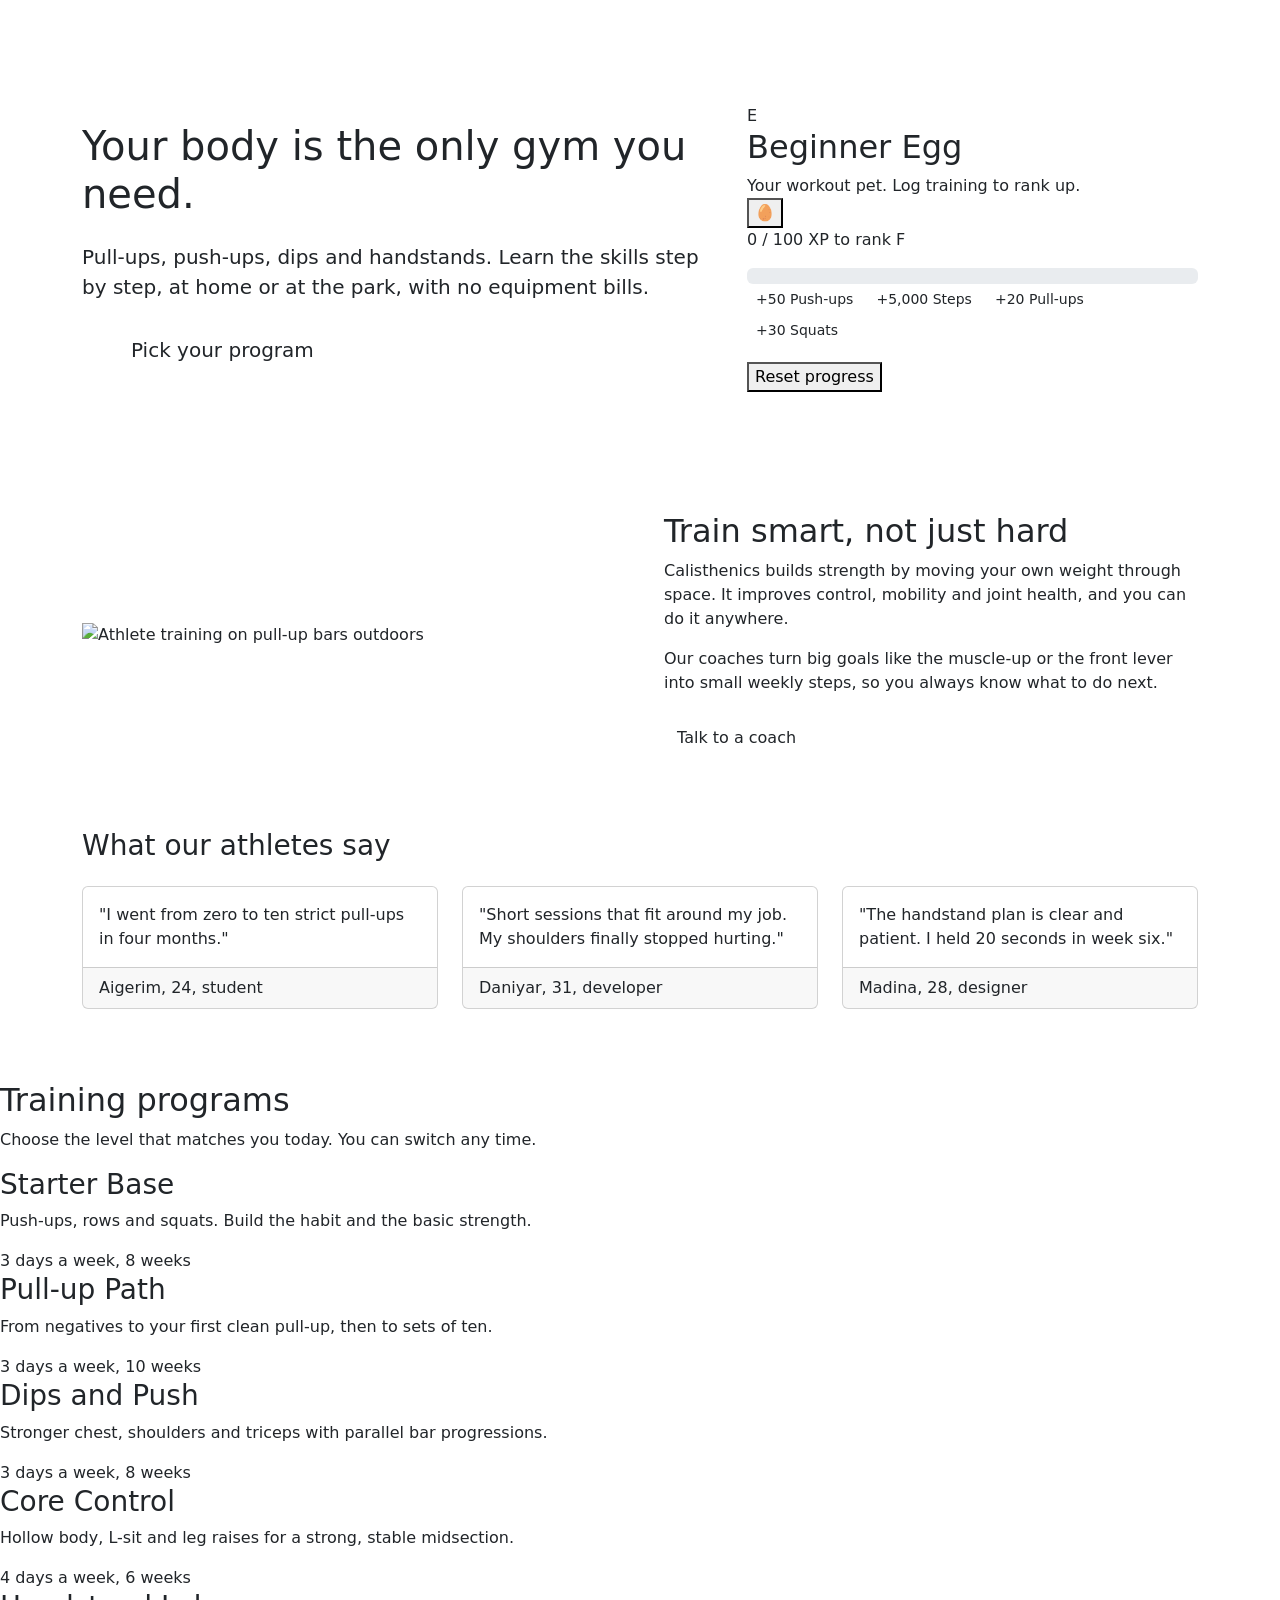
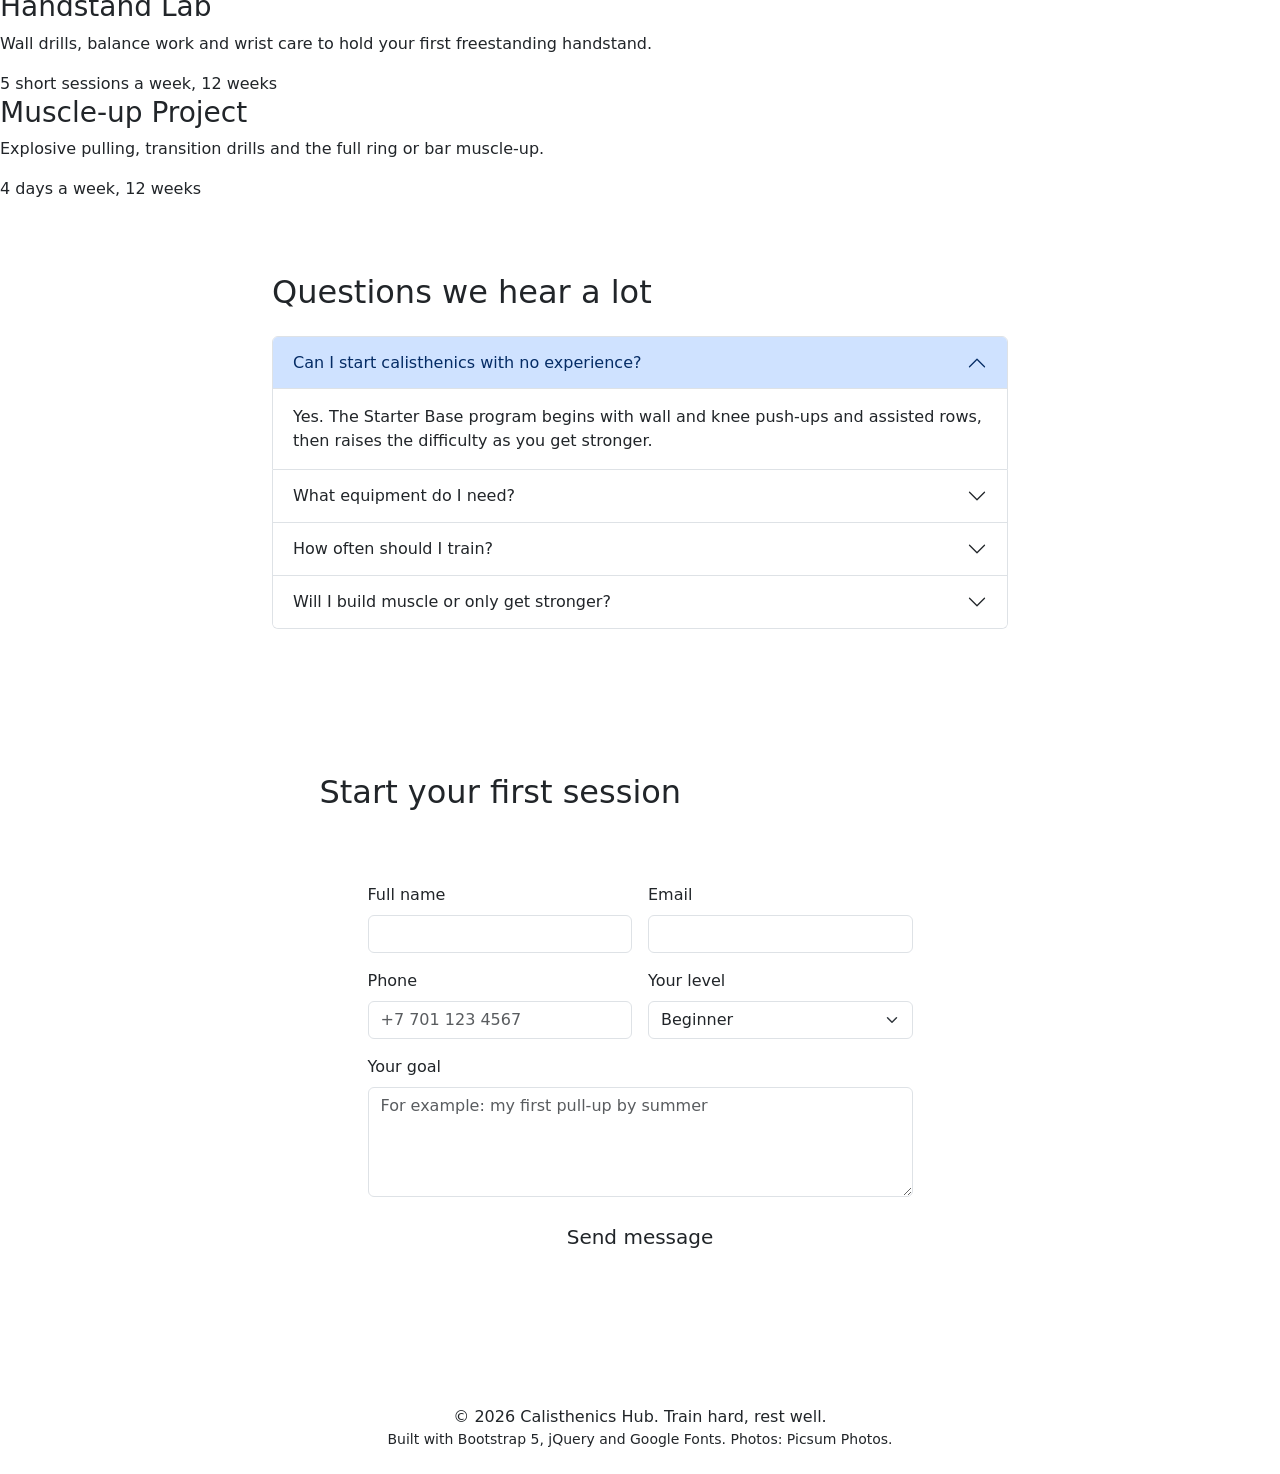
==== index.html @ f74bb3d5 "index.html" ====
<!DOCTYPE html>
<html lang="en">
<head>
  <meta charset="UTF-8">
  <meta name="viewport" content="width=device-width, initial-scale=1.0">
  <title>Calisthenics Hub | Train with your own bodyweight</title>

  <!-- Fonts (optional, fallbacks are defined in style.css) -->
  <link rel="preconnect" href="https://fonts.googleapis.com">
  <link rel="preconnect" href="https://fonts.gstatic.com" crossorigin>
  <link href="https://fonts.googleapis.com/css2?family=Barlow+Condensed:wght@600;700;800&family=Barlow:wght@400;500;600&display=swap" rel="stylesheet">

  <!-- 1. Bootstrap 5.3 CSS (CDN) -->
  <link href="https://cdn.jsdelivr.net/npm/bootstrap@5.3.3/dist/css/bootstrap.min.css" rel="stylesheet">
  <!-- 2. Custom CSS: AFTER Bootstrap so it can override it -->
  <link rel="stylesheet" href="style.css">
</head>
<body>

  <!-- ===================== TASK 2 START: Bootstrap ===================== -->

  <!-- NAVBAR (Bootstrap): collapses into a hamburger below 768px -->
  <header>
    <nav class="navbar navbar-expand-md sticky-top navbar-dark">
      <div class="container">
        <a class="navbar-brand" href="#hero">Calisthenics<span>Hub</span></a>
        <button class="navbar-toggler" type="button" data-bs-toggle="collapse"
                data-bs-target="#mainNav" aria-controls="mainNav"
                aria-expanded="false" aria-label="Toggle navigation">
          <span class="navbar-toggler-icon"></span>
        </button>
        <div class="collapse navbar-collapse" id="mainNav">
          <ul class="navbar-nav ms-auto">
            <li class="nav-item"><a class="nav-link active" href="index.html" aria-current="page">Home</a></li>
            <li class="nav-item"><a class="nav-link" href="index.html#programs">Programs</a></li>
            <li class="nav-item"><a class="nav-link" href="programs-table.html">Schedule &amp; Pricing</a></li>
            <li class="nav-item"><a class="nav-link" href="blog.html">Blog</a></li>
            <li class="nav-item"><a class="nav-link" href="index.html#contact">Contact</a></li>
          </ul>
        </div>
      </div>
    </nav>
  </header>

  <main>

    <!-- SECTION 1: HERO (Bootstrap) -->
    <section id="hero" class="hero d-flex align-items-center">
      <div class="container py-5">
        <div class="row align-items-center">
          <div class="col-12 col-lg-7">
            <h1 class="hero-title">Your body is the only gym you need.</h1>
            <p class="lead hero-subtitle my-4">
              Pull-ups, push-ups, dips and handstands. Learn the skills step by step,
              at home or at the park, with no equipment bills.
            </p>
            <a href="#programs" class="btn btn-accent btn-lg px-5">Pick your program</a>
          </div>

<!-- Workout Pet and Rank widget (logic in js/script.js) -->
          <div class="col-12 col-md-8 col-lg-5 ms-lg-auto mt-5 mt-lg-0">
            <aside class="pet-widget" id="petWidget" data-rank="E" aria-labelledby="petTitle">
              <div class="pet-head">
                <span class="rank-badge" id="rankBadge" aria-label="Current rank">E</span>
                <div>
                  <h2 class="pet-heading" id="petTitle">Beginner Egg</h2>
                  <p class="pet-sub mb-0">Your workout pet. Log training to rank up.</p>
                </div>
              </div>
              <button type="button" class="pet-btn" id="petBtn" aria-label="Open my achievements">
                <span id="petIcon" aria-hidden="true">&#129370;</span>
              </button>
              <p class="pet-xp" id="xpLabel">0 / 100 XP to rank F</p>
              <div class="progress" id="rankProgress" role="progressbar" aria-label="Progress to next rank" aria-valuenow="0" aria-valuemin="0" aria-valuemax="100">
                <div class="progress-bar" id="rankBar"></div>
              </div>
              <div class="pet-actions">
                <button type="button" class="btn btn-outline-accent btn-sm" data-stat="pushups">+50 Push-ups</button>
                <button type="button" class="btn btn-outline-accent btn-sm" data-stat="steps">+5,000 Steps</button>
                <button type="button" class="btn btn-outline-accent btn-sm" data-stat="pullups">+20 Pull-ups</button>
                <button type="button" class="btn btn-outline-accent btn-sm" data-stat="squats">+30 Squats</button>
              </div>
              <p class="pet-msg" id="petMsg" role="status"></p>
              <button type="button" class="pet-reset" id="petReset">Reset progress</button>
            </aside>
          </div>
        </div>
      </div>
    </section>

    <!-- SECTION 2: ABOUT (Bootstrap grid + cards) -->
    <section id="about" class="py-5">
      <div class="container py-4">

        <!-- Text + image: stacked on phones, side by side from lg.
             order-*: text comes first on mobile, image sits on the left on desktop -->
        <div class="row align-items-center g-5">
          <div class="col-12 col-lg-6 order-1 order-lg-2">
            <h2 class="section-title">Train smart, not just hard</h2>
            <p>
              Calisthenics builds strength by moving your own weight through space.
              It improves control, mobility and joint health, and you can do it anywhere.
            </p>
            <p>
              Our coaches turn big goals like the muscle-up or the front lever
              into small weekly steps, so you always know what to do next.
            </p>
            <a href="#contact" class="btn btn-outline-accent mt-2">Talk to a coach</a>
          </div>
          <div class="col-12 col-lg-6 order-2 order-lg-1">
            <img src="https://picsum.photos/seed/calisthenics-park/900/650"
                 class="img-fluid about-img" alt="Athlete training on pull-up bars outdoors">
          </div>
        </div>

        <!-- Reviews: Bootstrap cards, 1 per row (phone), 2 (tablet), 3 (desktop) -->
        <h3 class="section-subtitle mt-5 pt-4 mb-4">What our athletes say</h3>
        <div class="row row-cols-1 row-cols-md-2 row-cols-lg-3 g-4">
          <div class="col">
            <article class="card h-100">
              <div class="card-body">
                <p class="card-text">"I went from zero to ten strict pull-ups in four months."</p>
              </div>
              <div class="card-footer">Aigerim, 24, student</div>
            </article>
          </div>
          <div class="col">
            <article class="card h-100">
              <div class="card-body">
                <p class="card-text">"Short sessions that fit around my job. My shoulders finally stopped hurting."</p>
              </div>
              <div class="card-footer">Daniyar, 31, developer</div>
            </article>
          </div>
          <div class="col">
            <article class="card h-100">
              <div class="card-body">
                <p class="card-text">"The handstand plan is clear and patient. I held 20 seconds in week six."</p>
              </div>
              <div class="card-footer">Madina, 28, designer</div>
            </article>
          </div>
        </div>
      </div>
    </section>

    <!-- ===================== TASK 2 PAUSE ===================== -->

    <!-- ===================== TASK 1 START: Custom media queries =====================
         NO Bootstrap grid classes in this section. Layout lives in style.css (.programs-*) -->
    <section id="programs" class="programs">
      <h2 class="programs-title">Training programs</h2>
      <p class="programs-intro">Choose the level that matches you today. You can switch any time.</p>

      <div class="programs-list">
        <article class="program-card">
          <h3>Starter Base</h3>
          <p>Push-ups, rows and squats. Build the habit and the basic strength.</p>
          <span class="program-meta">3 days a week, 8 weeks</span>
        </article>
        <article class="program-card">
          <h3>Pull-up Path</h3>
          <p>From negatives to your first clean pull-up, then to sets of ten.</p>
          <span class="program-meta">3 days a week, 10 weeks</span>
        </article>
        <article class="program-card">
          <h3>Dips and Push</h3>
          <p>Stronger chest, shoulders and triceps with parallel bar progressions.</p>
          <span class="program-meta">3 days a week, 8 weeks</span>
        </article>
        <article class="program-card">
          <h3>Core Control</h3>
          <p>Hollow body, L-sit and leg raises for a strong, stable midsection.</p>
          <span class="program-meta">4 days a week, 6 weeks</span>
        </article>
        <article class="program-card">
          <h3>Handstand Lab</h3>
          <p>Wall drills, balance work and wrist care to hold your first freestanding handstand.</p>
          <span class="program-meta">5 short sessions a week, 12 weeks</span>
        </article>
        <article class="program-card">
          <h3>Muscle-up Project</h3>
          <p>Explosive pulling, transition drills and the full ring or bar muscle-up.</p>
          <span class="program-meta">4 days a week, 12 weeks</span>
        </article>
      </div>
    </section>
    <!-- ===================== TASK 1 END ===================== -->

    <!-- ===================== TASK 2 CONTINUES: Bootstrap ===================== -->

    <!-- SECTION 4: FAQ (Bootstrap accordion component) -->
    <section id="faq" class="py-5">
      <div class="container py-4">
        <div class="row justify-content-center">
          <div class="col-12 col-lg-8">
            <h2 class="section-title mb-4">Questions we hear a lot</h2>

            <div class="accordion" id="faqAccordion">
              <div class="accordion-item">
                <h3 class="accordion-header">
                  <button class="accordion-button" type="button" data-bs-toggle="collapse"
                          data-bs-target="#faq1" aria-expanded="true" aria-controls="faq1">
                    Can I start calisthenics with no experience?
                  </button>
                </h3>
                <div id="faq1" class="accordion-collapse collapse show" data-bs-parent="#faqAccordion">
                  <div class="accordion-body">Yes. The Starter Base program begins with wall and knee push-ups and assisted rows, then raises the difficulty as you get stronger.</div>
                </div>
              </div>
              <div class="accordion-item">
                <h3 class="accordion-header">
                  <button class="accordion-button collapsed" type="button" data-bs-toggle="collapse"
                          data-bs-target="#faq2" aria-expanded="false" aria-controls="faq2">
                    What equipment do I need?
                  </button>
                </h3>
                <div id="faq2" class="accordion-collapse collapse" data-bs-parent="#faqAccordion">
                  <div class="accordion-body">A pull-up bar and a pair of parallel bars cover most programs. Many parks have both, and resistance bands help with early progressions.</div>
                </div>
              </div>
              <div class="accordion-item">
                <h3 class="accordion-header">
                  <button class="accordion-button collapsed" type="button" data-bs-toggle="collapse"
                          data-bs-target="#faq3" aria-expanded="false" aria-controls="faq3">
                    How often should I train?
                  </button>
                </h3>
                <div id="faq3" class="accordion-collapse collapse" data-bs-parent="#faqAccordion">
                  <div class="accordion-body">Three sessions a week with a rest day between them works well for beginners. Skill programs like handstands use shorter, more frequent sessions.</div>
                </div>
              </div>
              <div class="accordion-item">
                <h3 class="accordion-header">
                  <button class="accordion-button collapsed" type="button" data-bs-toggle="collapse"
                          data-bs-target="#faq4" aria-expanded="false" aria-controls="faq4">
                    Will I build muscle or only get stronger?
                  </button>
                </h3>
                <div id="faq4" class="accordion-collapse collapse" data-bs-parent="#faqAccordion">
                  <div class="accordion-body">Both. With enough protein, sleep and progressive overload, bodyweight training builds visible muscle, especially in the back, shoulders and arms.</div>
                </div>
              </div>
            </div>

          </div>
        </div>
      </div>
    </section>

    <!-- SECTION 5: CONTACT (Bootstrap form) -->
    <section id="contact" class="py-5">
      <div class="container py-4">
        <div class="row justify-content-center">
          <div class="col-12 col-md-10 col-lg-7">
            <h2 class="section-title mb-4">Start your first session</h2>

            <form id="contactForm" class="contact-form p-4 p-md-5" action="#" method="post" novalidate>
              <div class="row g-3">
                <div class="col-12 col-md-6">
                  <label for="name" class="form-label">Full name</label>
                  <input type="text" class="form-control" id="name" name="name" required>
                </div>
                <div class="col-12 col-md-6">
                  <label for="email" class="form-label">Email</label>
                  <input type="email" class="form-control" id="email" name="email" required>
                </div>
                <div class="col-12 col-md-6">
                  <label for="phone" class="form-label">Phone</label>
                  <input type="tel" class="form-control" id="phone" name="phone" placeholder="+7 701 123 4567" autocomplete="tel">
                </div>
                <div class="col-12 col-md-6">
                  <label for="level" class="form-label">Your level</label>
                  <select class="form-select" id="level" name="level">
                    <option>Beginner</option>
                    <option>Intermediate</option>
                    <option>Advanced</option>
                  </select>
                </div>
                <div class="col-12">
                  <label for="message" class="form-label">Your goal</label>
                  <textarea class="form-control" id="message" name="message" rows="4"
                            placeholder="For example: my first pull-up by summer"></textarea>
                </div>
                <div class="col-12">
                  <button type="submit" class="btn btn-accent btn-lg w-100">Send message</button>
                </div>
              </div>
            </form>

          </div>
        </div>
      </div>
    </section>

  </main>

  <!-- Achievements modal (opened by clicking the pet) -->
  <div class="modal fade" id="statsModal" tabindex="-1" aria-labelledby="statsModalLabel" aria-hidden="true">
    <div class="modal-dialog modal-dialog-centered">
      <div class="modal-content">
        <div class="modal-header">
          <h2 class="modal-title" id="statsModalLabel">My achievements</h2>
          <button type="button" class="btn-close" data-bs-dismiss="modal" aria-label="Close"></button>
        </div>
        <div class="modal-body">
          <p class="modal-rank">Rank <strong id="modalRank"></strong>: <span id="modalTitle"></span></p>
          <div class="row g-3" id="statTiles"></div>
        </div>
      </div>
    </div>
  </div>

  <footer class="site-footer text-center py-4">
    <p class="mb-0">&copy; 2026 Calisthenics Hub. Train hard, rest well.</p>
    <p class="mb-0 small">Built with Bootstrap 5, jQuery and Google Fonts. Photos: Picsum Photos.</p>
  </footer>

  <!-- ===================== TASK 2 END ===================== -->

  <!-- Bootstrap 5.3 JS bundle (navbar toggler, accordion) -->
  <script src="https://code.jquery.com/jquery-3.7.1.min.js"></script>
  <script src="https://cdn.jsdelivr.net/npm/bootstrap@5.3.3/dist/js/bootstrap.bundle.min.js"></script>
  <script src="js/script.js"></script>
</body>
</html>
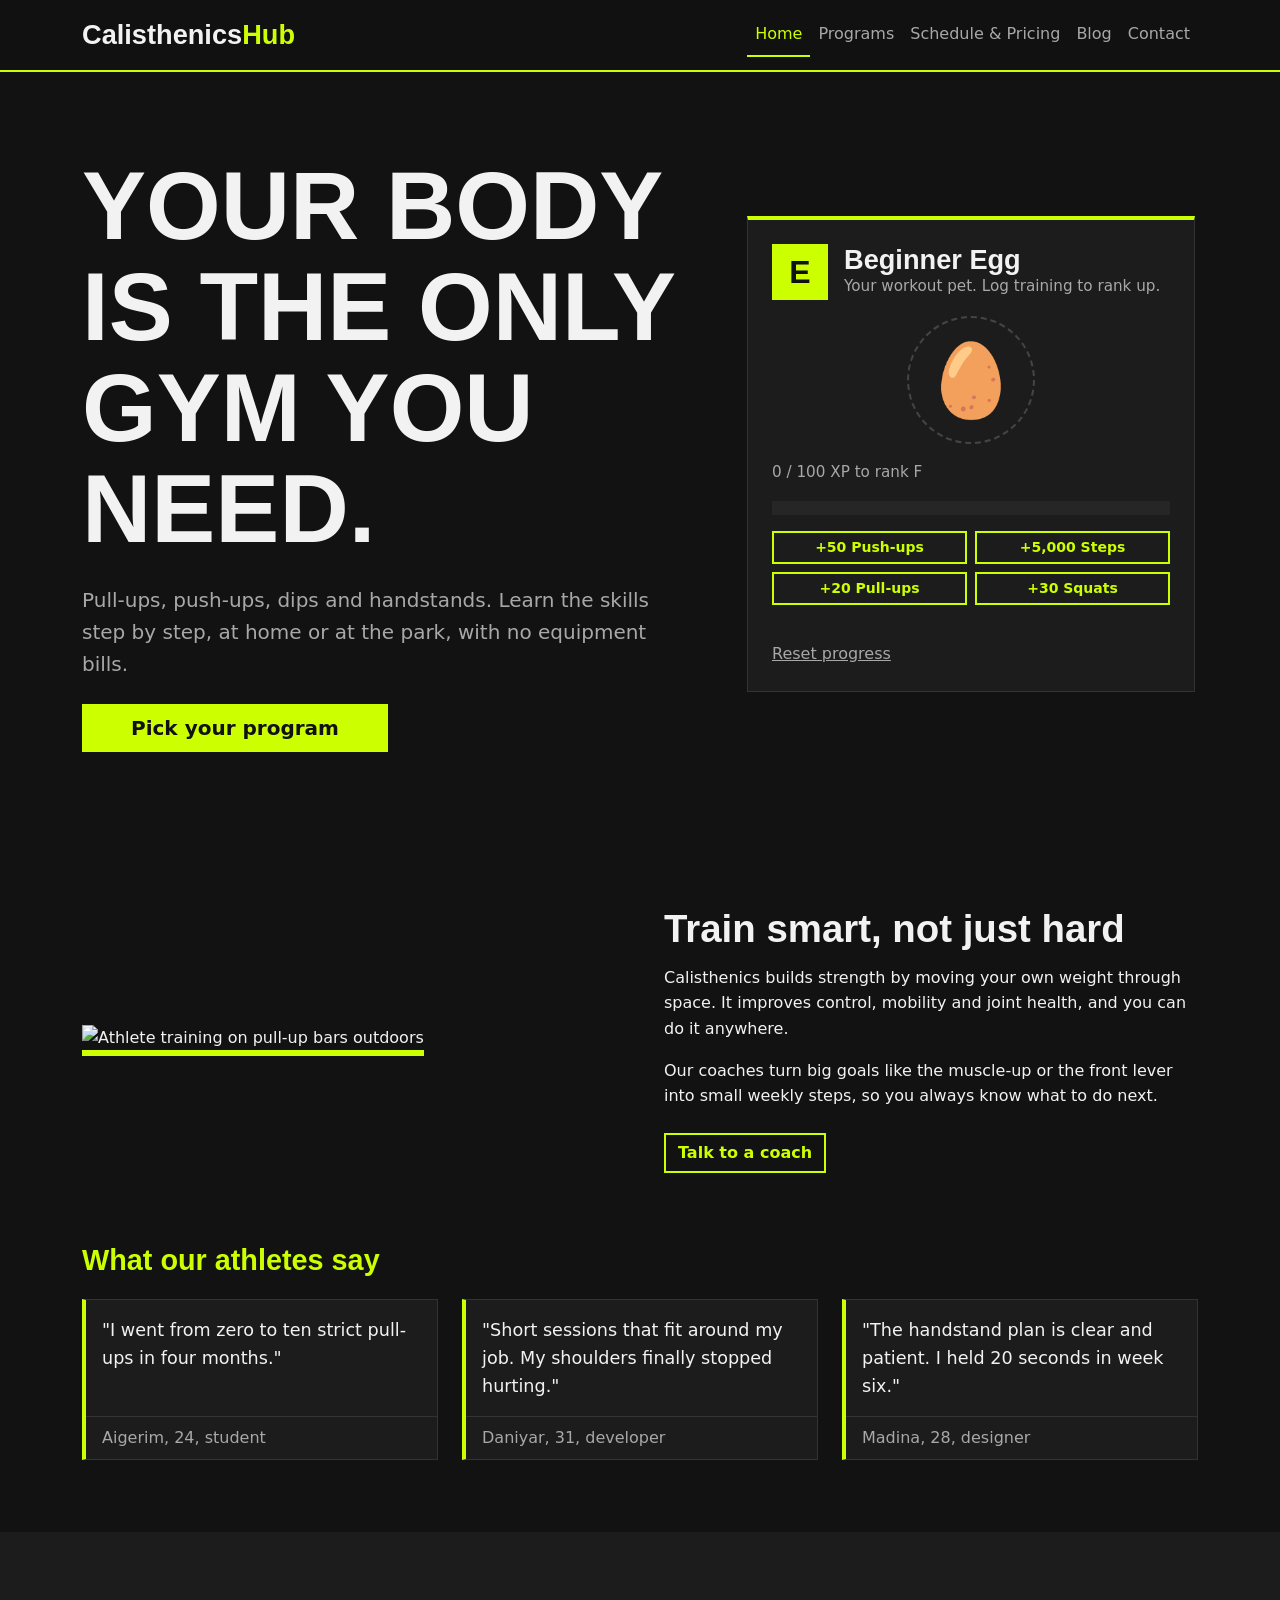
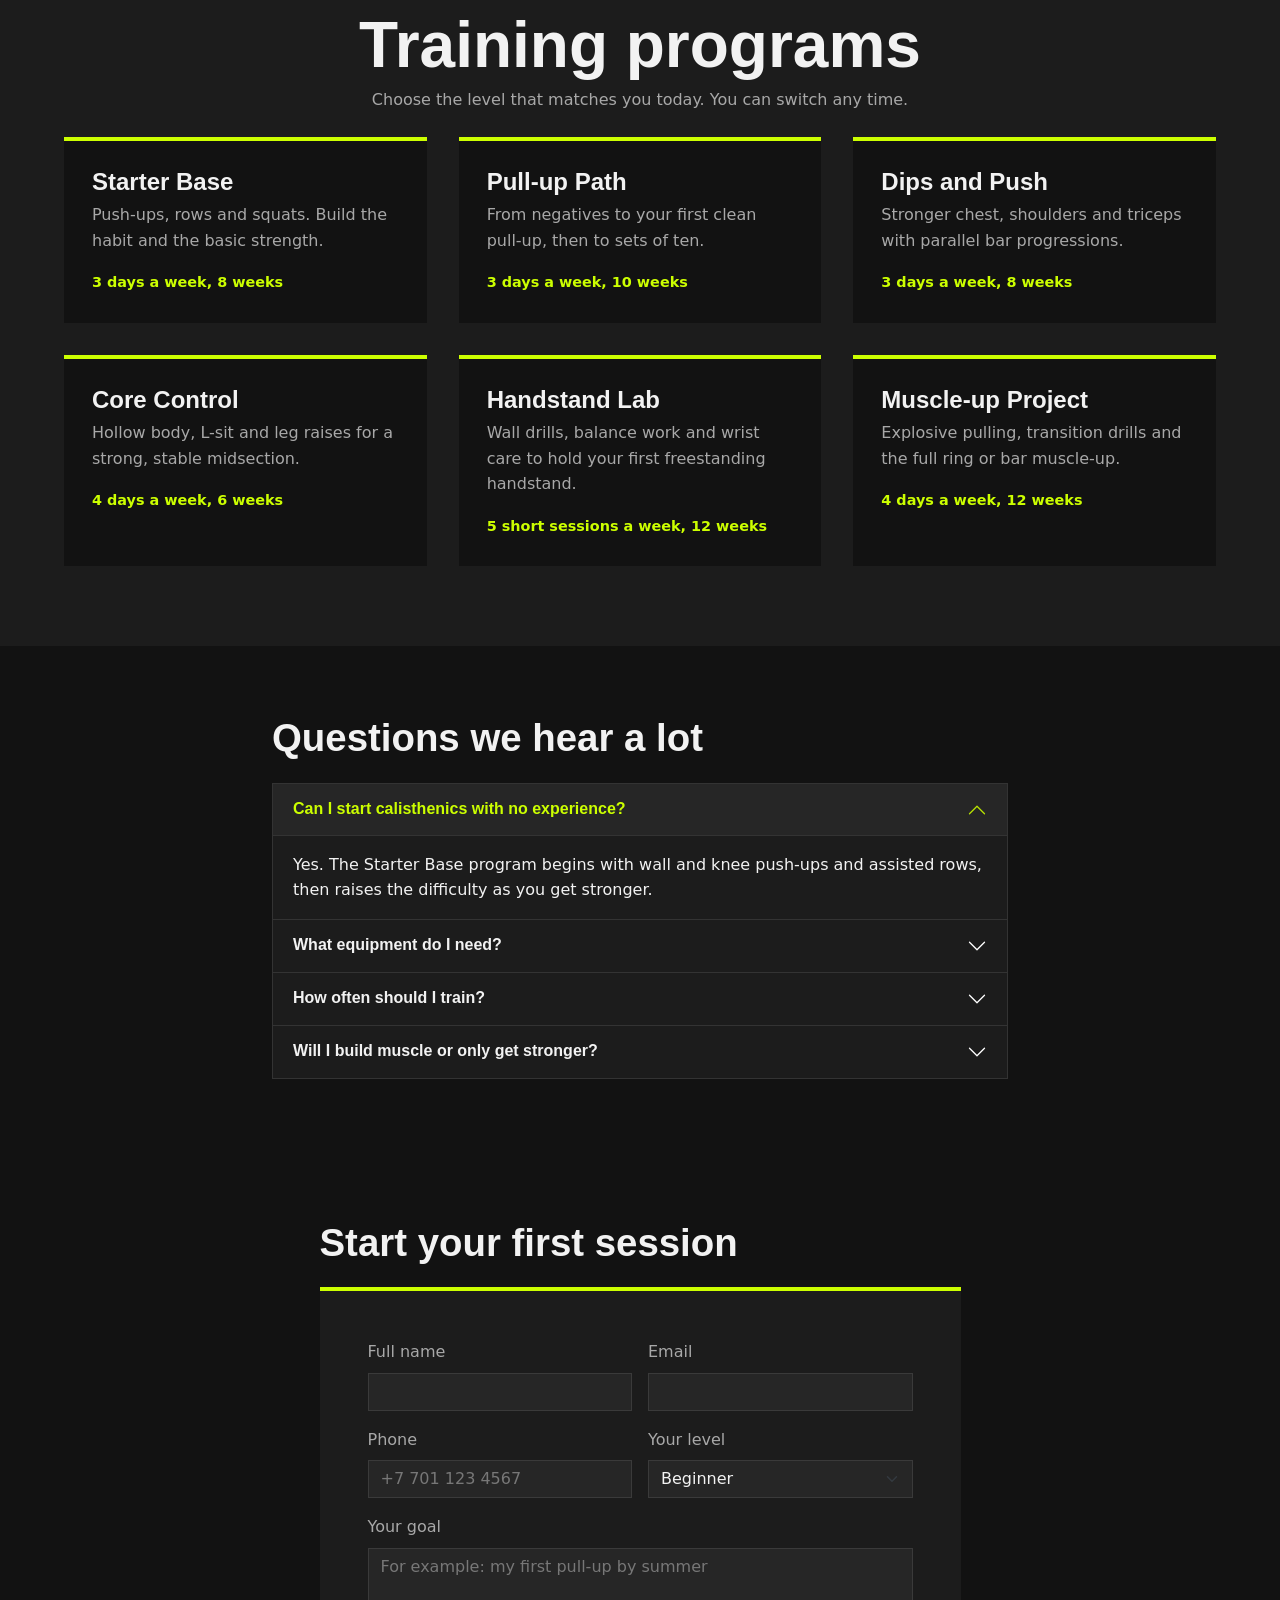
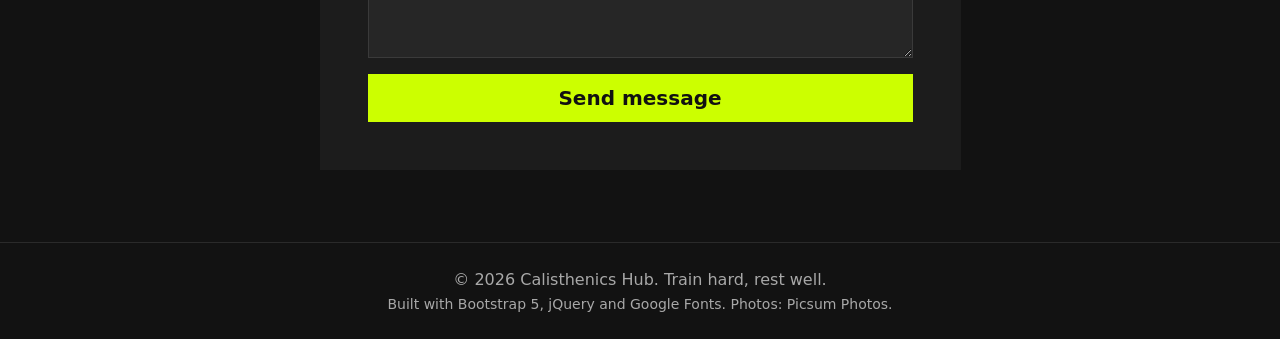
==== commit 3d02ccff: "index.html" ====
--- a/index.html
+++ b/index.html
@@ -321,6 +321,6 @@
   <!-- Bootstrap 5.3 JS bundle (navbar toggler, accordion) -->
   <script src="https://code.jquery.com/jquery-3.7.1.min.js"></script>
   <script src="https://cdn.jsdelivr.net/npm/bootstrap@5.3.3/dist/js/bootstrap.bundle.min.js"></script>
-  <script src="js/script.js"></script>
+  <script src="script.js"></script>
 </body>
 </html>
--- a/style.css
+++ b/style.css
@@ -0,0 +1,474 @@
+/* ==========================================================
+   Calisthenics Hub, style.css
+   Loaded AFTER Bootstrap so these rules can override it.
+   ========================================================== */
+
+/* ---------- Design tokens ---------- */
+:root {
+  --bg: #121212;
+  --surface: #1c1c1c;
+  --surface-2: #262626;
+  --text: #f2f2f2;
+  --muted: #a8a8a8;
+  --accent: #ccff00;
+  --accent-dark: #a8d400;
+  --font-display: "Barlow Condensed", "Arial Narrow", Impact, sans-serif;
+  --font-body: "Barlow", system-ui, -apple-system, "Segoe UI", sans-serif;
+
+  /* Override Bootstrap's own variables */
+  --bs-body-bg: var(--bg);
+  --bs-body-color: var(--text);
+  --bs-body-font-family: var(--font-body);
+  --bs-border-color: #333;
+}
+
+/* ---------- Base ---------- */
+html { scroll-behavior: smooth; }
+
+body {
+  background-color: var(--bg);
+  color: var(--text);
+  font-family: var(--font-body);
+  line-height: 1.6;
+  overflow-x: hidden; /* safety net: no horizontal scroll */
+}
+
+section[id] { scroll-margin-top: 70px; } /* sticky navbar offset */
+
+h1, h2, h3 { font-family: var(--font-display); font-weight: 700; line-height: 1.05; }
+
+a:focus-visible, button:focus-visible, .form-control:focus-visible {
+  outline: 3px solid var(--accent);
+  outline-offset: 2px;
+}
+
+.section-title { font-size: 2.4rem; margin-bottom: 1rem; }
+.section-subtitle { font-size: 1.8rem; color: var(--accent); }
+
+/* ======================= TASK 2 STYLES (Bootstrap overrides) ======================= */
+
+/* ---------- Navbar ---------- */
+.navbar {
+  background-color: rgba(18, 18, 18, 0.96);
+  border-bottom: 2px solid var(--accent);
+}
+.navbar-brand {
+  font-family: var(--font-display);
+  font-size: 1.7rem;
+  font-weight: 800;
+  color: var(--text);
+}
+.navbar-brand span { color: var(--accent); }
+.navbar .nav-link { color: var(--muted); font-weight: 500; }
+.navbar .nav-link:hover,
+.navbar .nav-link:focus { color: var(--accent); }
+.navbar-toggler { border-color: var(--accent); }
+.navbar-toggler:focus { box-shadow: 0 0 0 3px rgba(204, 255, 0, 0.4); }
+.navbar-toggler-icon {
+  background-image: url("data:image/svg+xml,%3csvg xmlns='http://www.w3.org/2000/svg' viewBox='0 0 30 30'%3e%3cpath stroke='%23ccff00' stroke-linecap='round' stroke-miterlimit='10' stroke-width='2' d='M4 7h22M4 15h22M4 23h22'/%3e%3c/svg%3e");
+}
+
+/* ---------- Buttons ---------- */
+.btn-accent {
+  background-color: var(--accent);
+  border-color: var(--accent);
+  color: #111;
+  font-weight: 700;
+  border-radius: 0;
+}
+.btn-accent:hover,
+.btn-accent:focus {
+  background-color: var(--accent-dark);
+  border-color: var(--accent-dark);
+  color: #111;
+}
+.btn-outline-accent {
+  border: 2px solid var(--accent);
+  color: var(--accent);
+  font-weight: 600;
+  border-radius: 0;
+}
+.btn-outline-accent:hover {
+  background-color: var(--accent);
+  color: #111;
+}
+
+/* ---------- Hero ---------- */
+.hero {
+  min-height: 85vh;
+  background:
+    linear-gradient(90deg, rgba(18, 18, 18, 0.95) 35%, rgba(18, 18, 18, 0.7)),
+    url("https://picsum.photos/seed/calisthenics-hero/1600/900") center / cover no-repeat;
+}
+.hero-title {
+  font-size: clamp(3rem, 9vw, 6rem);
+  font-weight: 800;
+  text-transform: uppercase;
+}
+.hero-subtitle { color: var(--muted); max-width: 36rem; }
+.hero-stats li {
+  padding: 1rem 0 1rem 1.25rem;
+  border-left: 4px solid var(--accent);
+  margin-bottom: 1rem;
+  color: var(--muted);
+}
+.hero-stats strong {
+  display: block;
+  font-family: var(--font-display);
+  font-size: 2.2rem;
+  color: var(--text);
+}
+
+/* ---------- About ---------- */
+.about-img {
+  width: 100%;
+  border-bottom: 6px solid var(--accent);
+  object-fit: cover;
+}
+
+/* ---------- Cards (reviews) ---------- */
+.card {
+  background-color: var(--surface);
+  border: 1px solid var(--bs-border-color);
+  border-left: 4px solid var(--accent);
+  border-radius: 0;
+  color: var(--text);
+}
+.card-text { font-size: 1.1rem; }
+.card-footer {
+  background-color: transparent;
+  border-top: 1px solid var(--bs-border-color);
+  color: var(--muted);
+}
+
+/* ---------- Accordion ---------- */
+.accordion {
+  --bs-accordion-bg: var(--surface);
+  --bs-accordion-color: var(--text);
+  --bs-accordion-border-color: #333;
+  --bs-accordion-btn-bg: var(--surface);
+  --bs-accordion-btn-color: var(--text);
+  --bs-accordion-active-bg: var(--surface-2);
+  --bs-accordion-active-color: var(--accent);
+  --bs-accordion-btn-focus-box-shadow: 0 0 0 3px rgba(204, 255, 0, 0.4);
+  --bs-accordion-border-radius: 0;
+  --bs-accordion-inner-border-radius: 0;
+}
+.accordion-button { font-weight: 600; }
+.accordion-button::after { filter: invert(1) brightness(1.5); }
+.accordion-button:not(.collapsed)::after {
+  filter: invert(86%) sepia(86%) saturate(900%) hue-rotate(20deg);
+}
+
+/* ---------- Contact form ---------- */
+.contact-form {
+  background-color: var(--surface);
+  border-top: 4px solid var(--accent);
+}
+.form-label { color: var(--muted); font-weight: 500; }
+.form-control,
+.form-select {
+  background-color: var(--surface-2);
+  border: 1px solid #3a3a3a;
+  border-radius: 0;
+  color: var(--text);
+}
+.form-control::placeholder { color: #777; }
+.form-control:focus,
+.form-select:focus {
+  background-color: var(--surface-2);
+  border-color: var(--accent);
+  box-shadow: 0 0 0 3px rgba(204, 255, 0, 0.25);
+  color: var(--text);
+}
+
+/* ---------- Footer ---------- */
+.site-footer {
+  border-top: 1px solid #2a2a2a;
+  color: var(--muted);
+}
+
+/* ==================================================================
+   TASK 1: PROGRAMS SECTION (hand-written, mobile-first media queries)
+   No Bootstrap classes, no fixed widths, no absolute positioning.
+   Base styles = phone. Media queries only ADD changes for wider screens.
+   ================================================================== */
+
+/* BASE (phone, <768px): 1 card per row */
+.programs {
+  background-color: var(--surface);
+  padding: 2.5rem 1rem;
+}
+
+.programs-title {
+  font-size: 2rem;            /* small heading on phones */
+  text-align: left;
+  margin: 0 0 0.5rem;
+}
+
+.programs-intro {
+  color: var(--muted);
+  margin: 0 0 1.5rem;
+}
+
+.programs-list {
+  display: grid;
+  grid-template-columns: 1fr; /* 1 column */
+  gap: 1rem;
+}
+
+.program-card {
+  background-color: var(--bg);
+  border-top: 4px solid var(--accent);
+  padding: 1.25rem;           /* compact padding on phones */
+}
+
+.program-card h3 { font-size: 1.5rem; margin: 0 0 0.5rem; }
+.program-card p { color: var(--muted); margin: 0 0 1rem; }
+
+.program-meta {
+  display: inline-block;
+  color: var(--accent);
+  font-weight: 600;
+  font-size: 0.9rem;
+}
+
+/* TABLET (>=768px): 2 cards per row + extra changes */
+@media (min-width: 768px) {
+  .programs {
+    padding: 4rem 2rem;       /* more spacing */
+  }
+  .programs-title {
+    font-size: 3rem;          /* bigger heading */
+    text-align: center;       /* alignment changes */
+  }
+  .programs-intro { text-align: center; }
+  .programs-list {
+    grid-template-columns: repeat(2, 1fr); /* 2 columns */
+    gap: 1.5rem;
+  }
+  .program-card { padding: 1.75rem; }      /* roomier cards */
+}
+
+/* DESKTOP (>=1280px): 3 cards per row */
+@media (min-width: 1280px) {
+  .programs { padding: 5rem 4rem; }
+  .programs-title { font-size: 4rem; }
+  .programs-list {
+    grid-template-columns: repeat(3, 1fr); /* 3 columns */
+    gap: 2rem;
+    max-width: 1320px;
+    margin-inline: auto;
+  }
+}
+
+/* ===================== END OF TASK 1 ===================== */
+
+/* ==================================================================
+   MULTI-PAGE ADDITIONS (programs-table.html and blog.html)
+   ================================================================== */
+
+/* Active link in the shared navbar */
+.navbar .nav-link.active { color: var(--accent); border-bottom: 2px solid var(--accent); }
+@media (max-width: 767.98px) {
+  .navbar .nav-link.active { border-bottom: 0; border-left: 3px solid var(--accent); padding-left: 0.75rem; }
+}
+
+/* Compact hero for inner pages */
+.page-hero {
+  padding: 3.5rem 0 3rem;
+  border-bottom: 1px solid #2a2a2a;
+  background: linear-gradient(90deg, rgba(204, 255, 0, 0.08), transparent 60%), var(--bg);
+}
+.page-hero h1 {
+  font-size: clamp(2.4rem, 7vw, 4.5rem);
+  font-weight: 800;
+  text-transform: uppercase;
+  margin-bottom: 0.75rem;
+}
+.page-hero .lead { color: var(--muted); max-width: 40rem; margin-bottom: 0; }
+
+/* Shared helpers */
+.band { background-color: var(--surface); }
+.section-lead { color: var(--muted); margin-bottom: 1.5rem; }
+.badge-accent {
+  background-color: var(--accent);
+  color: #111;
+  font-weight: 700;
+  border-radius: 0;
+  padding: 0.45em 0.8em;
+}
+
+/* ---------- Tables (schedule + benchmarks) ---------- */
+.schedule-table {
+  --bs-table-bg: var(--surface);
+  --bs-table-color: var(--text);
+  --bs-table-border-color: #333;
+  --bs-table-hover-bg: rgba(204, 255, 0, 0.12);
+  --bs-table-hover-color: var(--text);
+  min-width: 640px;            /* table scrolls inside .table-responsive, not the page */
+  margin-bottom: 0;
+}
+.schedule-table caption { color: var(--muted); caption-side: top; padding-top: 0; }
+.schedule-table thead {
+  --bs-table-bg: #000;
+  --bs-table-color: var(--accent);
+  font-family: var(--font-display);
+  font-size: 1.15rem;
+  letter-spacing: 0.04em;
+}
+.schedule-table thead th { border-bottom: 2px solid var(--accent); padding: 0.9rem; }
+.schedule-table tbody th { color: var(--accent); font-family: var(--font-display); font-size: 1.15rem; }
+.schedule-table td { padding: 0.9rem; }
+.schedule-table tbody tr:hover td strong { color: var(--accent); }
+.slot-coach { display: block; color: var(--muted); font-size: 0.85rem; }
+.slot-rest { color: #666; }
+#benchmarkTable { min-width: 0; }   /* 3 narrow columns fit on a phone */
+
+/* Checkboxes in neon style */
+.form-check-input { background-color: var(--surface-2); border-color: #555; cursor: pointer; }
+.form-check-input:checked { background-color: var(--accent); border-color: var(--accent); }
+.form-check-input:focus { border-color: var(--accent); box-shadow: 0 0 0 3px rgba(204, 255, 0, 0.3); }
+.form-check-input:checked[type="checkbox"] {
+  background-image: url("data:image/svg+xml,%3csvg xmlns='http://www.w3.org/2000/svg' viewBox='0 0 20 20'%3e%3cpath fill='none' stroke='%23111' stroke-linecap='round' stroke-linejoin='round' stroke-width='3' d='m6 10 3 3 6-6'/%3e%3c/svg%3e");
+}
+.form-check-label { color: var(--text); }
+fieldset legend { float: none; }
+
+/* ---------- Pricing cards ---------- */
+.plan-card { position: relative; }
+.plan-card h3 { font-size: 1.9rem; }
+.price {
+  font-family: var(--font-display);
+  font-size: 2.8rem;
+  font-weight: 800;
+  color: var(--accent);
+  margin: 0.5rem 0 1rem;
+}
+.plan-list li { padding: 0.5rem 0; border-top: 1px solid #333; color: var(--muted); }
+.plan-featured {
+  border: 2px solid var(--accent);
+  background-color: var(--surface-2);
+}
+@media (min-width: 992px) {
+  .plan-featured { transform: translateY(-12px); }  /* middle plan stands out on desktop */
+}
+
+/* ---------- Benchmark result box ---------- */
+.result-box {
+  background-color: var(--surface);
+  border-top: 4px solid var(--accent);
+  padding: 2rem;
+}
+.result-count { color: var(--muted); margin-bottom: 0.5rem; }
+.result-count span { color: var(--accent); font-family: var(--font-display); font-size: 2.2rem; font-weight: 800; }
+.result-box h3 { font-size: 2.2rem; }
+.result-box p { color: var(--muted); }
+@media (min-width: 992px) {
+  .result-box { position: sticky; top: 90px; }
+}
+
+/* ---------- Blog cards ---------- */
+.blog-card .card-img-top { border-radius: 0; aspect-ratio: 3 / 2; object-fit: cover; }
+.blog-card .card-title { font-size: 1.6rem; }
+.blog-card .card-text { color: var(--muted); font-size: 1rem; }
+.blog-card { transition: border-color 0.2s ease, transform 0.2s ease; }
+.blog-card:hover { border-color: var(--accent); transform: translateY(-4px); }
+
+@media (prefers-reduced-motion: reduce) {
+  .blog-card, html { transition: none; scroll-behavior: auto; }
+  .blog-card:hover { transform: none; }
+}
+
+/* ==================================================================
+   ENDTERM ADDITIONS (pet widget, modal, validation, calculator, articles)
+   ================================================================== */
+:root {
+  --error: #ff6b6b;
+  --bs-form-invalid-color: var(--error);
+  --bs-form-invalid-border-color: var(--error);
+}
+
+/* ---------- Workout pet widget ---------- */
+.pet-widget {
+  background-color: var(--surface);
+  border: 1px solid #333;
+  border-top: 4px solid var(--accent);
+  padding: 1.5rem;
+  max-width: 28rem;
+  transition: box-shadow 0.3s ease;
+}
+.pet-widget[data-rank="S"], .pet-widget[data-rank="SS"] { box-shadow: 0 0 28px rgba(204, 255, 0, 0.3); }
+.pet-head { display: flex; align-items: center; gap: 1rem; }
+.rank-badge {
+  display: grid; place-items: center; flex: none;
+  width: 3.5rem; height: 3.5rem;
+  background-color: var(--accent); color: #111;
+  font-family: var(--font-display); font-size: 2rem; font-weight: 800;
+}
+.pet-heading { font-size: 1.7rem; margin: 0; }
+.pet-sub, .pet-xp { color: var(--muted); font-size: 0.95rem; }
+.pet-btn {
+  display: block; margin: 1rem auto;
+  width: 8rem; height: 8rem; border-radius: 50%;
+  background: transparent; border: 2px dashed #444;
+  font-size: 4.5rem; line-height: 1; cursor: pointer;
+  transition: border-color 0.2s ease, background-color 0.2s ease;
+}
+.pet-btn:hover, .pet-btn:focus-visible { border-color: var(--accent); background-color: rgba(204, 255, 0, 0.08); }
+#petIcon { display: inline-block; }
+.progress { height: 0.9rem; background-color: var(--surface-2); border-radius: 0; }
+.progress-bar { background-color: var(--accent); transition: width 0.4s ease; }
+.pet-actions { display: grid; grid-template-columns: repeat(2, 1fr); gap: 0.5rem; margin-top: 1rem; }
+.pet-msg { min-height: 1.5rem; margin: 0.75rem 0 0; color: var(--accent); }
+.pet-reset { background: none; border: 0; padding: 0; color: var(--muted); text-decoration: underline; }
+.pet-reset:hover { color: var(--text); }
+
+/* ---------- Achievements modal ---------- */
+.modal-content { background-color: var(--surface); border: 2px solid var(--accent); border-radius: 0; color: var(--text); }
+.modal-header { border-bottom: 1px solid #333; }
+.modal-title { font-size: 2rem; }
+.modal .btn-close { filter: invert(1); }
+.modal-rank { color: var(--muted); }
+.modal-rank strong { color: var(--accent); font-size: 1.4rem; }
+.stat-tile {
+  display: flex; flex-direction: column; align-items: center; gap: 0.25rem;
+  background-color: var(--bg); border-top: 3px solid var(--accent); padding: 1rem 0.5rem; text-align: center;
+}
+.stat-icon { font-size: 1.8rem; }
+.stat-tile strong { font-family: var(--font-display); font-size: 2rem; color: var(--accent); }
+
+/* ---------- Form validation states ---------- */
+.field-error { color: var(--error); font-size: 0.9rem; margin-top: 0.35rem; }
+.form-control.is-invalid, .form-select.is-invalid { background-color: var(--surface-2); }
+.form-control.is-invalid:focus, .form-select.is-invalid:focus { background-color: var(--surface-2); color: var(--text); }
+.form-success {
+  background-color: rgba(204, 255, 0, 0.12);
+  border: 1px solid var(--accent); border-left-width: 6px;
+  color: var(--accent); padding: 1rem 1.25rem; margin-bottom: 1rem;
+}
+.form-select:focus-visible { outline: 3px solid var(--accent); outline-offset: 2px; }
+
+/* ---------- Nutrition calculator ---------- */
+.calc-kcal { font-family: var(--font-display); font-size: clamp(3rem, 9vw, 4.5rem); font-weight: 800; color: var(--accent); line-height: 1; margin: 0.25rem 0 0.75rem; }
+.macro-card { background-color: var(--bg); border-top: 3px solid var(--accent); padding: 1rem; height: 100%; }
+.macro-card h4 { font-size: 1.4rem; margin: 0; }
+.macro-grams { font-family: var(--font-display); font-size: 2.2rem; font-weight: 700; margin: 0 0 0.5rem; }
+.macro-card small { color: var(--muted); }
+#calcResult p, #calcEmpty p { color: var(--muted); }
+#calcResult strong { color: var(--text); }
+
+/* ---------- Article search and filter ---------- */
+.article-tools { display: grid; grid-template-columns: 1fr; gap: 0.75rem; margin-bottom: 1rem; }
+@media (min-width: 768px) { .article-tools { grid-template-columns: 2fr 1fr; } }
+
+/* ---------- Hover effects on buttons and cards ---------- */
+.btn { transition: transform 0.15s ease, background-color 0.2s ease, color 0.2s ease; }
+.btn:hover { transform: translateY(-2px); }
+.card, .program-card { transition: transform 0.2s ease, border-color 0.2s ease; }
+.card:hover { border-color: var(--accent); }
+.program-card:hover { transform: translateY(-4px); }
+@media (prefers-reduced-motion: reduce) {
+  .btn, .card, .program-card, .pet-btn { transition: none; }
+  .btn:hover, .program-card:hover { transform: none; }
+}
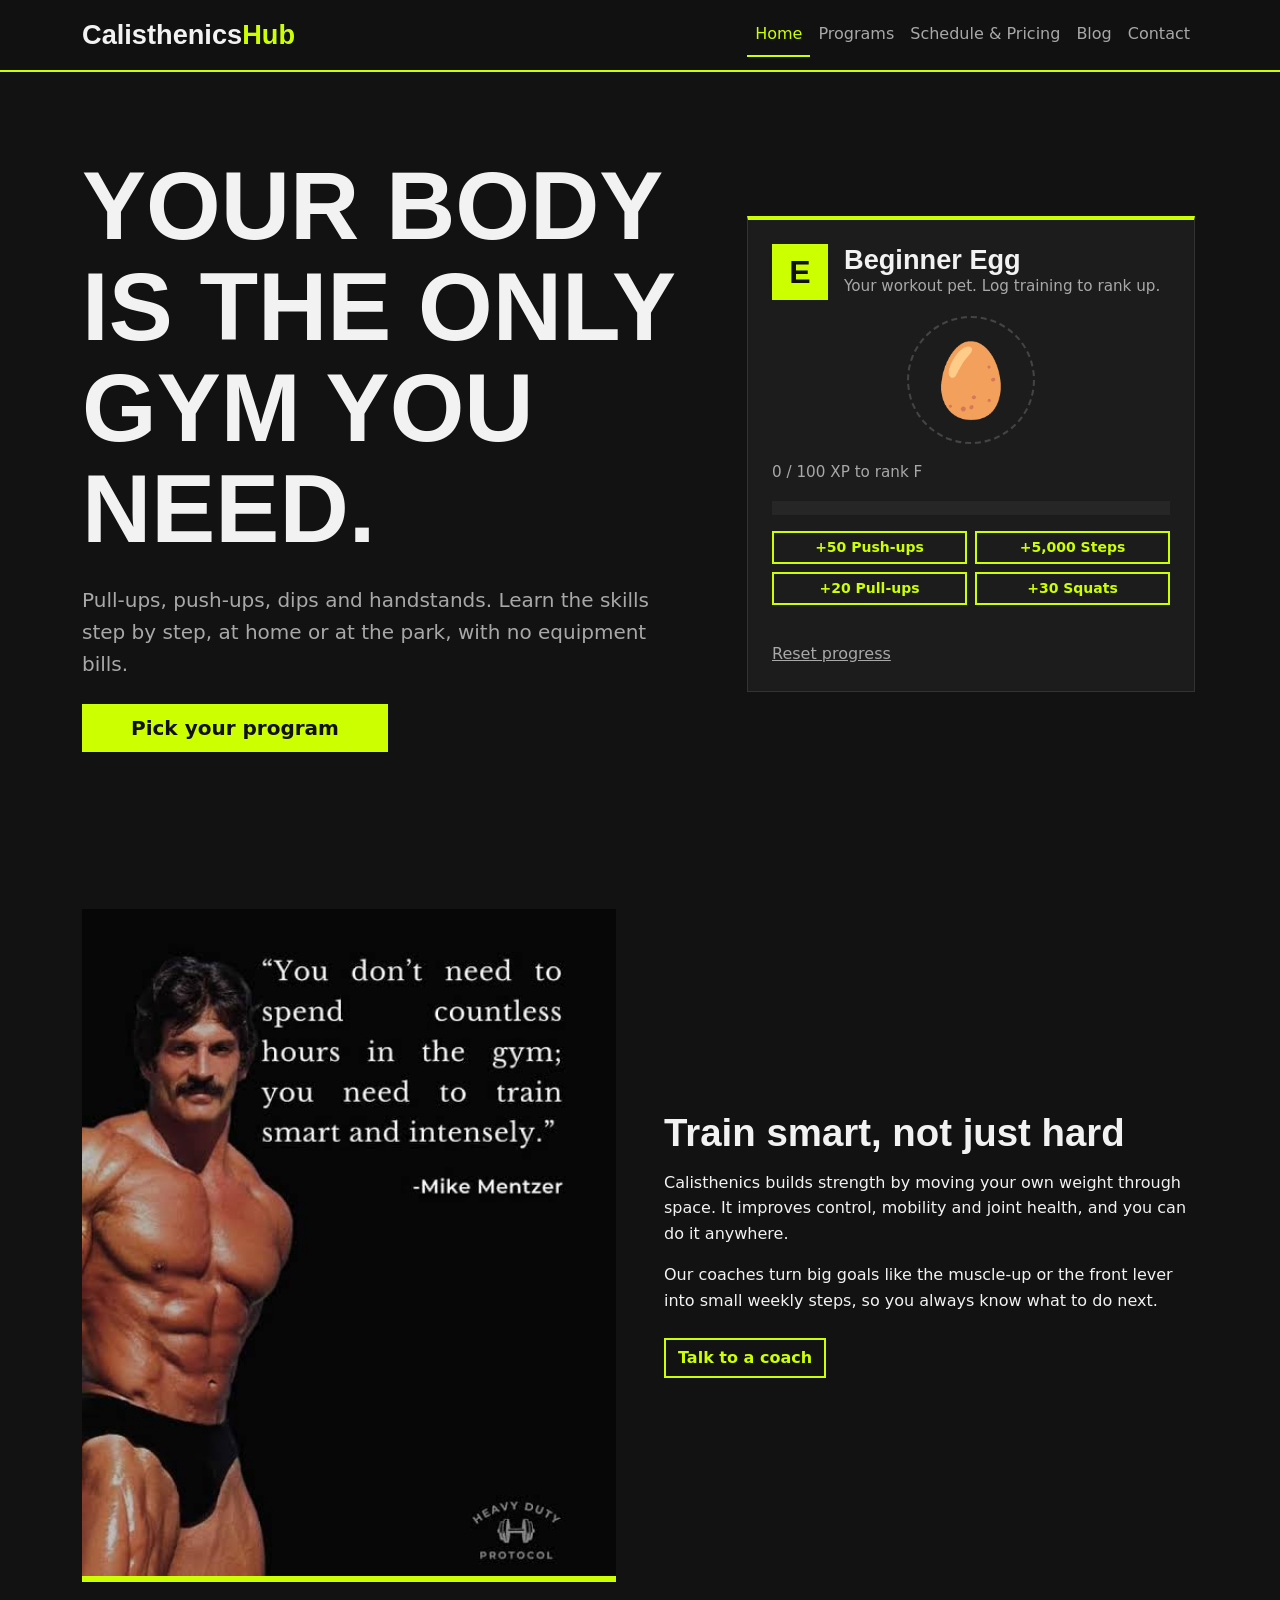
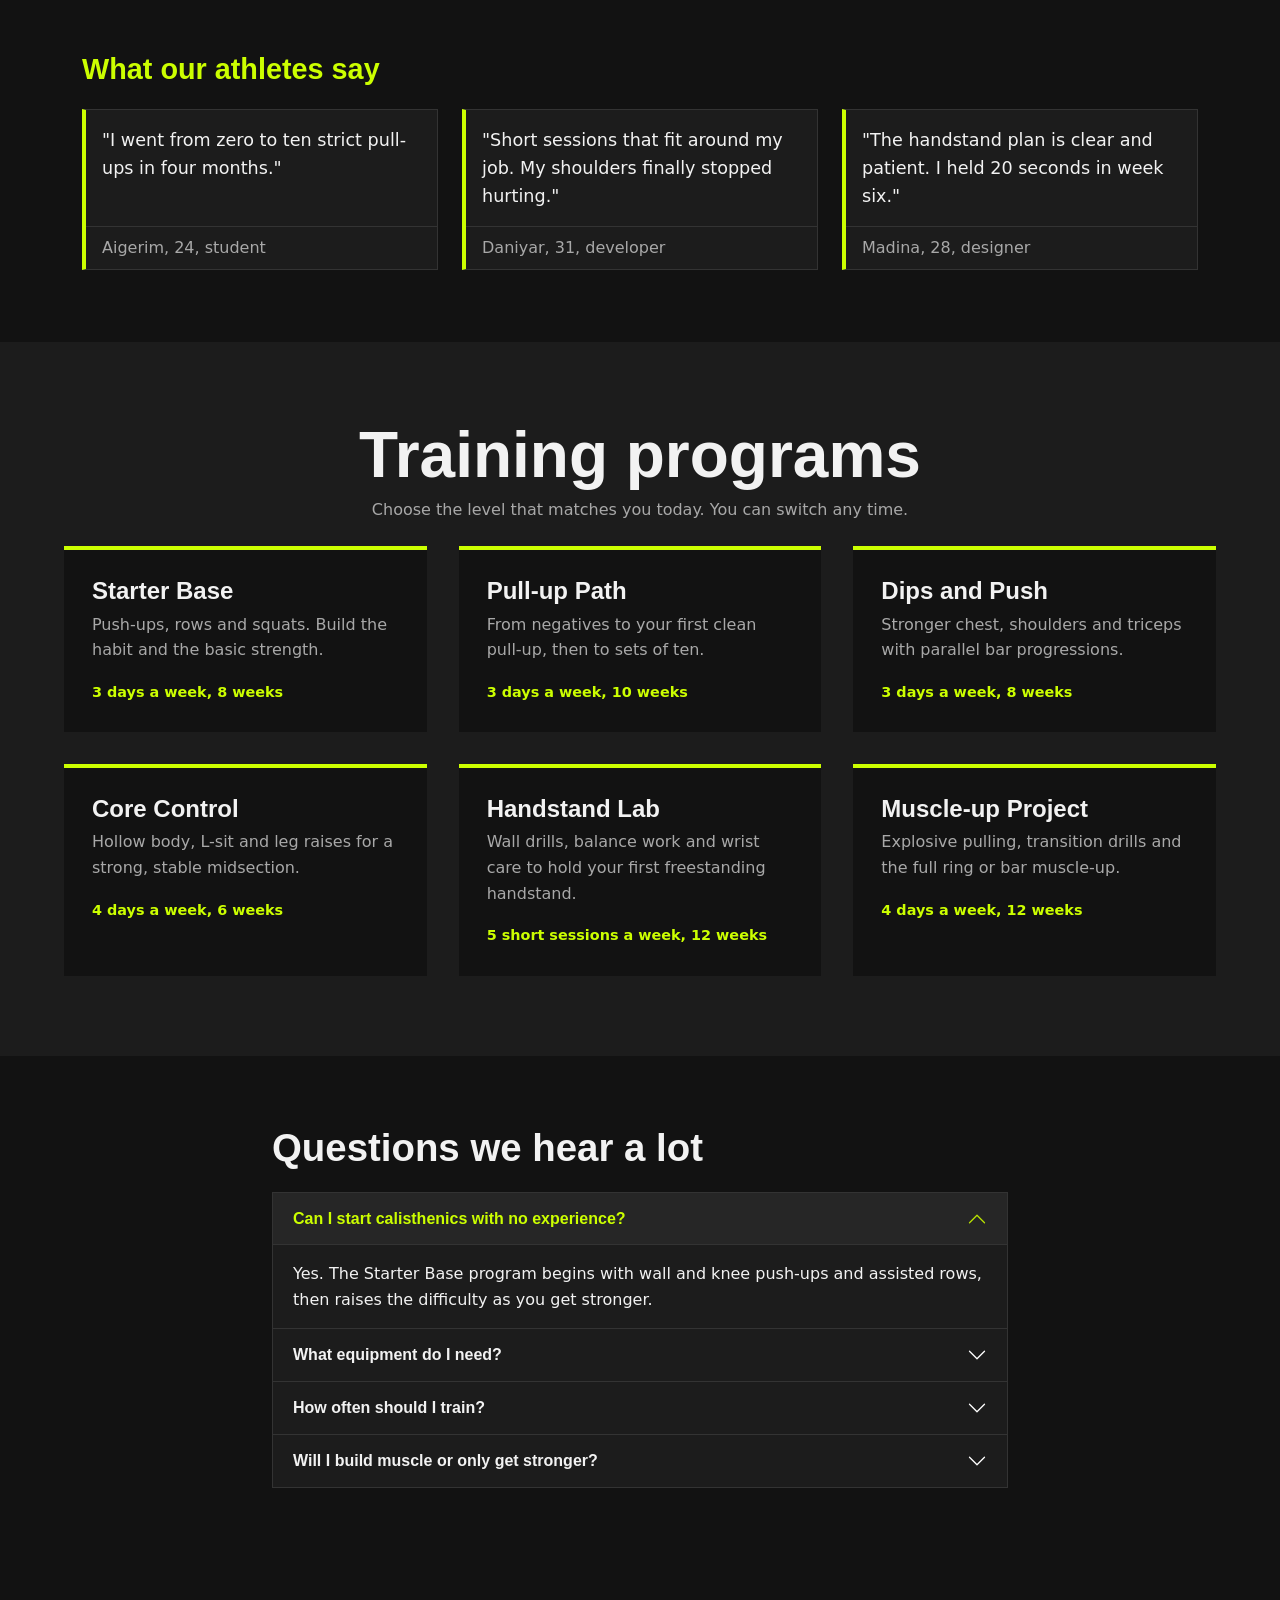
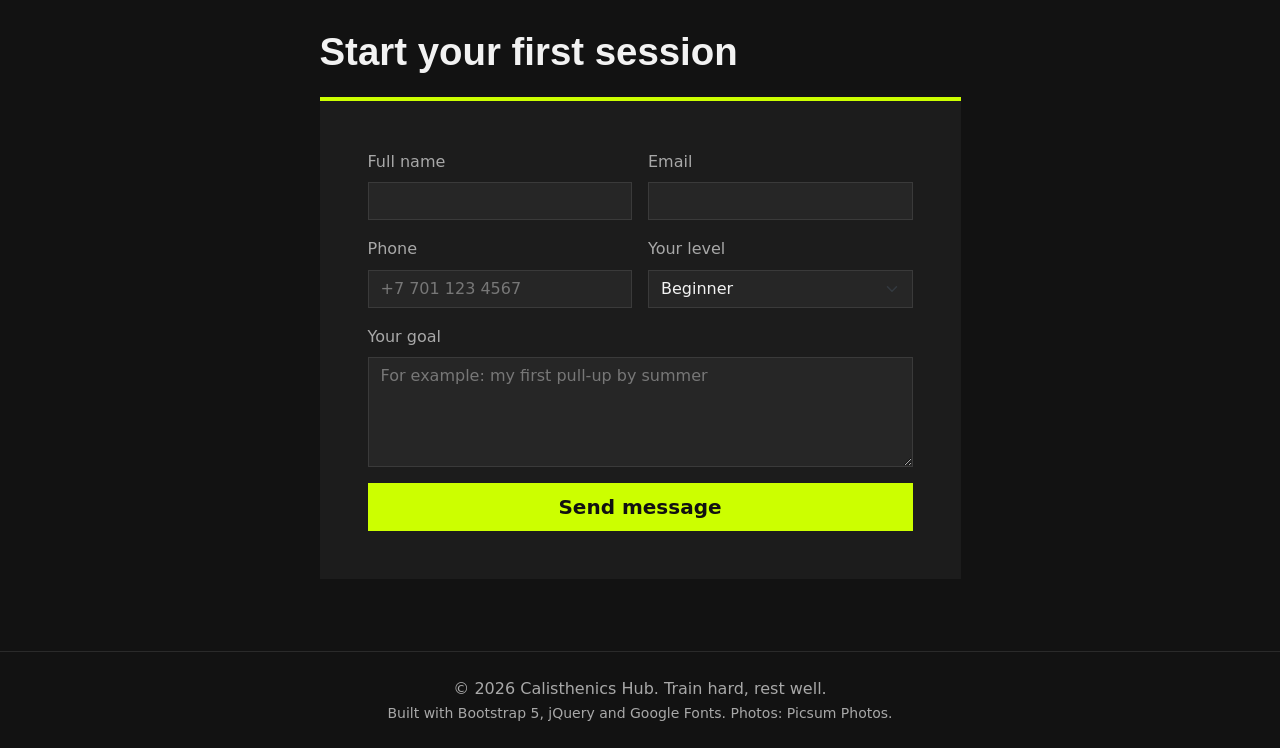
==== commit 8667e732: "index.html" ====
--- a/index.html
+++ b/index.html
@@ -108,7 +108,7 @@
             <a href="#contact" class="btn btn-outline-accent mt-2">Talk to a coach</a>
           </div>
           <div class="col-12 col-lg-6 order-2 order-lg-1">
-            <img src="https://picsum.photos/seed/calisthenics-park/900/650"
+            <img src="images/photo-1.jpg"
                  class="img-fluid about-img" alt="Athlete training on pull-up bars outdoors">
           </div>
         </div>
